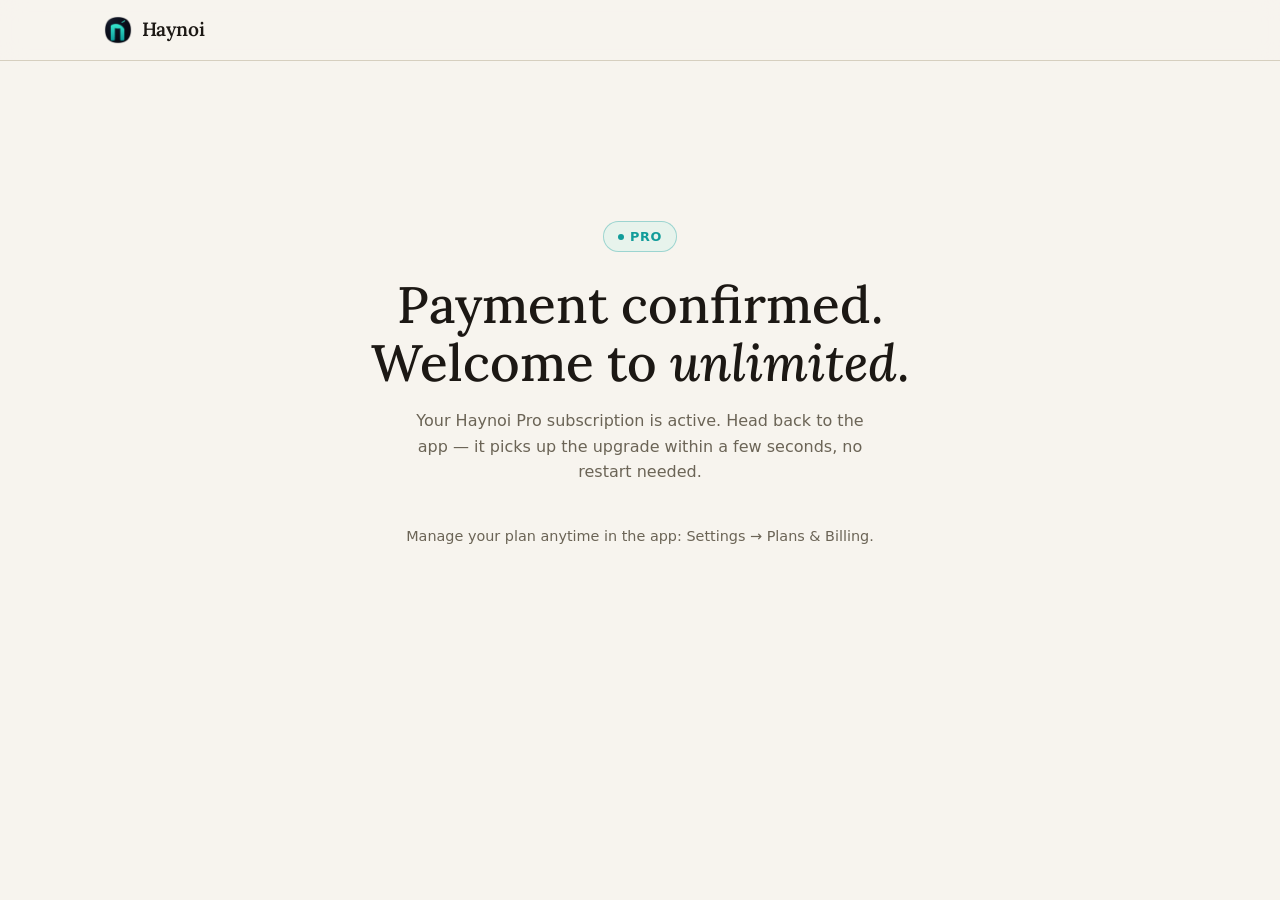
==== site/account/index.html @ b125fdae "feat(billing): live Stripe checkout — Upgrade to Pro end-to-end - BillingManager: /v1/billing/subscr" ====
<!DOCTYPE html>
<html lang="en">
<head>
  <meta charset="UTF-8" />
  <meta name="viewport" content="width=device-width, initial-scale=1.0" />
  <title>Haynoi — You're Pro</title>
  <meta name="description" content="Payment confirmed. Head back to the Haynoi app." />
  <meta name="theme-color" content="#F7F4EE" />
  <link rel="icon" href="../icon.png" type="image/png" />
  <link rel="stylesheet" href="../style.css" />
  <style>
    .pro-hero { padding: 10rem 0 6rem; text-align: center; }
    .pro-hero h1 { font-size: clamp(2rem, 5vw, 3.2rem); }
    .pro-hero .sub { margin-top: 1rem; color: var(--ink-3, #6B6456);
      max-width: 480px; margin-left: auto; margin-right: auto; line-height: 1.6; }
    .pro-badge { display: inline-flex; align-items: center; gap: 6px;
      border: 1px solid rgba(17,156,154,.35); background: rgba(56,232,208,.08);
      color: #119C9A; border-radius: 999px; padding: 4px 14px;
      font-size: 0.8rem; font-weight: 600; letter-spacing: 0.05em;
      margin-bottom: 1.4rem; }
    .pro-badge i { width: 6px; height: 6px; border-radius: 50%;
      background: #119C9A; display: block; }
    .back-note { margin-top: 2.5rem; color: var(--ink-3, #6B6456); font-size: 0.9rem; }
  </style>

  <!-- PostHog analytics -->
  <script src="/analytics.js"></script>
</head>
<body>
<nav>
  <div class="nav-inner">
    <a class="nav-logo" href="../">
      <img src="../icon.png" alt="Haynoi icon" />
      Haynoi
    </a>
  </div>
</nav>

<main>
  <section class="pro-hero">
    <div class="container">
      <span class="pro-badge"><i></i>PRO</span>
      <h1 class="serif">Payment confirmed.<br />Welcome to <em>unlimited</em>.</h1>
      <p class="sub">
        Your Haynoi Pro subscription is active. Head back to the app —
        it picks up the upgrade within a few seconds, no restart needed.
      </p>
      <p class="back-note">
        Manage your plan anytime in the app: Settings → Plans &amp; Billing.
      </p>
    </div>
  </section>
</main>
</body>
</html>
---- site/style.css ----
/* ─────────────────────────────────────────────
   Haynoi — Editorial Calm (final, juried build)
   Typeface: Lora (serif display) + system sans
   Ground: warm paper #F7F4EE
   Accent: ember amber #C8622A (text/rules)
   Orb: aurora cyan→blue→violet→pink (product identity)
   Hairlines: #D6CFBF
   ───────────────────────────────────────────── */

@import url('https://fonts.googleapis.com/css2?family=Lora:ital,wght@0,400;0,500;0,600;1,400;1,500&display=swap');

/* ── Reset & Tokens ── */
*, *::before, *::after { box-sizing: border-box; margin: 0; padding: 0; }

:root {
  --paper:   #F7F4EE;
  --ink:     #1C1814;
  --muted:   #6B6257;
  --line:    #D6CFBF;
  --ember:   #C8622A;
  --ember-lt:#E8833D;
  --ember-dk:#9E4518;
  --white:   #FFFFFF;

  /* Aurora palette — sampled from real app icon */
  --aurora-cyan:   #00C8F0;
  --aurora-blue:   #7B8FF5;
  --aurora-violet: #9B79F5;
  --aurora-pink:   #E879C5;

  --serif:   'Lora', Georgia, 'Times New Roman', serif;
  --sans:    ui-sans-serif, system-ui, -apple-system, BlinkMacSystemFont, 'Helvetica Neue', Arial, sans-serif;

  --max:     1200px;
  --gutter:  clamp(1.5rem, 5vw, 4rem);
}

html { scroll-behavior: smooth; }

body {
  background: var(--paper);
  color: var(--ink);
  font-family: var(--sans);
  font-size: clamp(1rem, 1.1vw, 1.125rem);
  line-height: 1.65;
  -webkit-font-smoothing: antialiased;
  overflow-x: hidden;
}

/* ── Typography Scale ── */
.serif { font-family: var(--serif); }

h1, h2, h3 {
  font-family: var(--serif);
  font-weight: 500;
  line-height: 1.15;
  color: var(--ink);
}

a { color: inherit; text-decoration: none; }

/* ── Layout Utilities ── */
.container {
  max-width: var(--max);
  margin: 0 auto;
  padding: 0 var(--gutter);
}

.rule {
  border: none;
  border-top: 1px solid var(--line);
  margin: 0;
}

/* ════════════════════════════════════════
   NAV
════════════════════════════════════════ */
nav {
  position: sticky;
  top: 0;
  z-index: 100;
  background: rgba(247, 244, 238, 0.92);
  backdrop-filter: blur(12px);
  -webkit-backdrop-filter: blur(12px);
  border-bottom: 1px solid var(--line);
}

.nav-inner {
  display: flex;
  align-items: center;
  justify-content: space-between;
  height: 60px;
  max-width: var(--max);
  margin: 0 auto;
  padding: 0 var(--gutter);
}

.nav-logo {
  display: flex;
  align-items: center;
  gap: 0.6rem;
  font-family: var(--serif);
  font-size: 1.2rem;
  font-weight: 600;
  color: var(--ink);
  letter-spacing: -0.01em;
}

.nav-logo img {
  width: 28px;
  height: 28px;
  border-radius: 7px;
}

.nav-links {
  display: flex;
  align-items: center;
  gap: 2rem;
  list-style: none;
}

.nav-links a {
  font-size: 0.875rem;
  color: var(--muted);
  transition: color 0.2s;
}

.nav-links a:hover { color: var(--ink); }

.nav-cta {
  font-size: 0.875rem;
  font-weight: 500;
  color: var(--white) !important;
  background: var(--ink);
  padding: 0.45rem 1.1rem;
  border-radius: 100px;
  transition: background 0.2s, transform 0.15s;
}

.nav-cta:hover {
  background: var(--ember-dk) !important;
  transform: translateY(-1px);
}

/* ════════════════════════════════════════
   HERO
════════════════════════════════════════ */
.hero {
  padding: clamp(5rem, 12vw, 10rem) 0 clamp(4rem, 8vw, 7rem);
  text-align: center;
  position: relative;
}

/* Orb — aurora identity */
.orb-stage {
  display: flex;
  justify-content: center;
  margin-bottom: 3.5rem;
  position: relative;
}

.orb-wrap {
  position: relative;
  width: 120px;
  height: 120px;
  display: flex;
  align-items: center;
  justify-content: center;
}

/* Outer glow rings — aurora tint */
.orb-ring {
  position: absolute;
  inset: -18px;
  border-radius: 50%;
  border: 1.5px solid var(--aurora-violet);
  opacity: 0.30;
  animation: ring-breathe 3.2s ease-in-out infinite;
}

.orb-ring-2 {
  position: absolute;
  inset: -36px;
  border-radius: 50%;
  border: 1px solid var(--aurora-blue);
  opacity: 0.16;
  animation: ring-breathe 3.2s ease-in-out infinite 0.8s;
}

/* Wave bars — aurora colored, 2× more prominent */
.wave-bars {
  position: absolute;
  inset: 0;
  border-radius: 50%;
}

.wave-bar {
  position: absolute;
  bottom: 50%;
  left: 50%;
  width: 4px;
  border-radius: 3px;
  /* aurora gradient per bar via conic-like distribution */
  background: linear-gradient(to top, var(--aurora-cyan), var(--aurora-violet));
  transform-origin: bottom center;
  opacity: 0.75;
}

/* 12 bars: longer heights (2× original), aurora-colored */
.wave-bar:nth-child(1)  { transform: translateX(-50%) rotate(0deg)   translateY(-62px); height: 20px; animation: bar-pulse 1.2s ease-in-out infinite 0.0s;  background: linear-gradient(to top, var(--aurora-cyan),  var(--aurora-blue)); }
.wave-bar:nth-child(2)  { transform: translateX(-50%) rotate(30deg)  translateY(-62px); height: 32px; animation: bar-pulse 1.2s ease-in-out infinite 0.1s;  background: linear-gradient(to top, var(--aurora-cyan),  var(--aurora-violet)); }
.wave-bar:nth-child(3)  { transform: translateX(-50%) rotate(60deg)  translateY(-62px); height: 44px; animation: bar-pulse 1.2s ease-in-out infinite 0.2s;  background: linear-gradient(to top, var(--aurora-blue),  var(--aurora-violet)); }
.wave-bar:nth-child(4)  { transform: translateX(-50%) rotate(90deg)  translateY(-62px); height: 28px; animation: bar-pulse 1.2s ease-in-out infinite 0.3s;  background: linear-gradient(to top, var(--aurora-violet),var(--aurora-pink)); }
.wave-bar:nth-child(5)  { transform: translateX(-50%) rotate(120deg) translateY(-62px); height: 40px; animation: bar-pulse 1.2s ease-in-out infinite 0.4s;  background: linear-gradient(to top, var(--aurora-violet),var(--aurora-pink)); }
.wave-bar:nth-child(6)  { transform: translateX(-50%) rotate(150deg) translateY(-62px); height: 24px; animation: bar-pulse 1.2s ease-in-out infinite 0.5s;  background: linear-gradient(to top, var(--aurora-pink),  var(--aurora-violet)); }
.wave-bar:nth-child(7)  { transform: translateX(-50%) rotate(180deg) translateY(-62px); height: 20px; animation: bar-pulse 1.2s ease-in-out infinite 0.6s;  background: linear-gradient(to top, var(--aurora-pink),  var(--aurora-violet)); }
.wave-bar:nth-child(8)  { transform: translateX(-50%) rotate(210deg) translateY(-62px); height: 36px; animation: bar-pulse 1.2s ease-in-out infinite 0.7s;  background: linear-gradient(to top, var(--aurora-violet),var(--aurora-blue)); }
.wave-bar:nth-child(9)  { transform: translateX(-50%) rotate(240deg) translateY(-62px); height: 48px; animation: bar-pulse 1.2s ease-in-out infinite 0.8s;  background: linear-gradient(to top, var(--aurora-blue),  var(--aurora-cyan)); }
.wave-bar:nth-child(10) { transform: translateX(-50%) rotate(270deg) translateY(-62px); height: 28px; animation: bar-pulse 1.2s ease-in-out infinite 0.9s;  background: linear-gradient(to top, var(--aurora-cyan),  var(--aurora-blue)); }
.wave-bar:nth-child(11) { transform: translateX(-50%) rotate(300deg) translateY(-62px); height: 38px; animation: bar-pulse 1.2s ease-in-out infinite 1.0s;  background: linear-gradient(to top, var(--aurora-cyan),  var(--aurora-violet)); }
.wave-bar:nth-child(12) { transform: translateX(-50%) rotate(330deg) translateY(-62px); height: 22px; animation: bar-pulse 1.2s ease-in-out infinite 1.1s;  background: linear-gradient(to top, var(--aurora-cyan),  var(--aurora-blue)); }

/* The aurora core orb — cyan→blue→violet→pink sphere */
.orb-core {
  width: 90px;
  height: 90px;
  border-radius: 50%;
  background: radial-gradient(circle at 38% 35%,
    #5DEAFF 0%,
    #7B8FF5 35%,
    #9B79F5 60%,
    #C060E8 80%,
    #E879C5 100%
  );
  box-shadow:
    0 0 0 6px rgba(123, 143, 245, 0.14),
    0 0 24px rgba(155, 121, 245, 0.38),
    0 0 56px rgba(93, 234, 255, 0.18),
    inset 0 -4px 12px rgba(0,0,0,0.15),
    inset 0 2px 8px rgba(200,220,255,0.30);
  position: relative;
  z-index: 2;
  animation: orb-glow 3.2s ease-in-out infinite;
  overflow: hidden;
}

/* Inner highlight */
.orb-core::before {
  content: '';
  position: absolute;
  top: 14%;
  left: 20%;
  width: 38%;
  height: 24%;
  background: rgba(200, 230, 255, 0.35);
  border-radius: 50%;
  filter: blur(4px);
  transform: rotate(-20deg);
}

/* Icon inside orb */
.orb-icon {
  position: absolute;
  z-index: 3;
  display: flex;
  align-items: center;
  justify-content: center;
}

.orb-icon svg {
  width: 32px;
  height: 32px;
  fill: rgba(255,255,255,0.92);
  filter: drop-shadow(0 1px 2px rgba(0,0,0,0.2));
}

/* Mic key badge */
.key-badge {
  position: absolute;
  bottom: -12px;
  right: -14px;
  background: var(--white);
  border: 1.5px solid var(--line);
  border-radius: 8px;
  padding: 0.2rem 0.55rem;
  font-family: var(--sans);
  font-size: 0.7rem;
  font-weight: 600;
  color: var(--ink);
  letter-spacing: 0.02em;
  box-shadow: 0 2px 8px rgba(0,0,0,0.08);
  white-space: nowrap;
  z-index: 10;
  animation: key-pop 3.2s ease-in-out infinite;
}

@keyframes orb-glow {
  0%, 100% {
    box-shadow:
      0 0 0 6px rgba(123,143,245,0.14),
      0 0 24px rgba(155,121,245,0.38),
      0 0 56px rgba(93,234,255,0.18),
      inset 0 -4px 12px rgba(0,0,0,0.15),
      inset 0 2px 8px rgba(200,220,255,0.30);
  }
  50% {
    box-shadow:
      0 0 0 6px rgba(123,143,245,0.22),
      0 0 36px rgba(155,121,245,0.55),
      0 0 72px rgba(93,234,255,0.28),
      inset 0 -4px 12px rgba(0,0,0,0.15),
      inset 0 2px 8px rgba(200,220,255,0.30);
  }
}

@keyframes ring-breathe {
  0%, 100% { transform: scale(1);    opacity: 0.30; }
  50%       { transform: scale(1.08); opacity: 0.52; }
}

@keyframes bar-pulse {
  0%, 100% { opacity: 0.45; transform: translateX(-50%) rotate(var(--r, 0deg)) translateY(-62px) scaleY(0.55); }
  50%       { opacity: 0.92; transform: translateX(-50%) rotate(var(--r, 0deg)) translateY(-62px) scaleY(1.25); }
}

@keyframes key-pop {
  0%, 45%, 100% { transform: scale(1); }
  50%            { transform: scale(1.08); }
}

/* ── prefers-reduced-motion (fix #11) ── */
@media (prefers-reduced-motion: reduce) {
  .orb-core,
  .orb-ring,
  .orb-ring-2,
  .wave-bar,
  .key-badge,
  .wv-bar,
  .cursor {
    animation: none !important;
  }
  .wave-bar { opacity: 0.7; transform: translateX(-50%) rotate(var(--r, 0deg)) translateY(-62px); }
  .orb-core { box-shadow: 0 0 0 6px rgba(123,143,245,0.14), 0 0 24px rgba(155,121,245,0.38); }
  html { scroll-behavior: auto; }
}

/* ── Hero trust chips (graft #2) ── */
.hero-chips {
  display: flex;
  align-items: center;
  justify-content: center;
  gap: 0.5rem;
  margin-bottom: 1.25rem;
  flex-wrap: wrap;
}

.hero-chip {
  font-size: 0.72rem;
  font-weight: 600;
  letter-spacing: 0.10em;
  text-transform: uppercase;
  color: var(--ember);
  background: rgba(200, 98, 42, 0.07);
  border: 1px solid rgba(200, 98, 42, 0.18);
  border-radius: 100px;
  padding: 0.2rem 0.65rem;
}

.hero-chip-sep {
  color: var(--line);
  font-size: 0.75rem;
}

/* Hero type */
.hero-title {
  font-size: clamp(2.8rem, 7vw, 5.5rem);
  font-weight: 500;
  letter-spacing: -0.025em;
  line-height: 1.05;
  margin-bottom: 1.5rem;
  color: var(--ink);
}

.hero-title em {
  font-style: italic;
  color: var(--ember);
}

.hero-sub {
  font-size: clamp(1.05rem, 1.6vw, 1.3rem);
  color: var(--muted);
  max-width: 560px;
  margin: 0 auto 2.75rem;
  line-height: 1.6;
  font-family: var(--sans);
}

/* Inline keycap (graft #3) */
.keycap {
  display: inline-flex;
  align-items: center;
  justify-content: center;
  font-family: var(--sans);
  font-size: 0.9em;
  font-weight: 600;
  color: var(--ink);
  background: var(--white);
  border: 1.5px solid var(--line);
  border-bottom-width: 3px;
  border-radius: 5px;
  padding: 0.05em 0.4em 0.1em;
  box-shadow: 0 1px 3px rgba(0,0,0,0.10);
  vertical-align: baseline;
  line-height: 1.3;
  letter-spacing: 0;
  user-select: none;
}

/* CTA cluster */
.cta-group {
  display: flex;
  flex-direction: column;
  align-items: center;
  gap: 0.85rem;
}

.btn-primary {
  display: inline-flex;
  align-items: center;
  gap: 0.6rem;
  background: var(--ink);
  color: var(--white);
  font-size: 1rem;
  font-weight: 600;
  padding: 0.85rem 2rem;
  border-radius: 100px;
  transition: background 0.2s, transform 0.15s, box-shadow 0.2s;
  box-shadow: 0 4px 20px rgba(28,24,20,0.18);
  letter-spacing: -0.01em;
}

.btn-primary svg { flex-shrink: 0; }

.btn-primary:hover {
  background: var(--ember-dk);
  transform: translateY(-2px);
  box-shadow: 0 8px 28px rgba(200,98,42,0.28);
}

.cta-fine {
  font-size: 0.8rem;
  color: var(--muted);
  letter-spacing: 0.01em;
}

/* Kyma pill near CTA (graft #9) */
.kyma-pill {
  display: inline-flex;
  align-items: center;
  gap: 0.35rem;
  font-size: 0.75rem;
  font-weight: 500;
  color: var(--muted);
  background: var(--white);
  border: 1px solid var(--line);
  border-radius: 100px;
  padding: 0.25rem 0.75rem;
  transition: color 0.2s, border-color 0.2s;
  text-decoration: none;
}

.kyma-pill:hover {
  color: var(--ink);
  border-color: var(--ember);
}

.kyma-pill svg {
  flex-shrink: 0;
  stroke: var(--ember);
}

/* ════════════════════════════════════════
   HOW IT WORKS — inline diagram strip
════════════════════════════════════════ */
.how {
  padding: clamp(4rem, 8vw, 7rem) 0;
  border-top: 1px solid var(--line);
}

.how-header {
  text-align: center;
  margin-bottom: 4rem;
}

.how-header h2 {
  font-size: clamp(1.8rem, 3.5vw, 2.8rem);
  margin-bottom: 0.75rem;
}

.how-header p {
  color: var(--muted);
  max-width: 480px;
  margin: 0 auto;
  font-size: 0.95rem;
}

.how-steps {
  display: grid;
  grid-template-columns: 1fr 48px 1fr 48px 1fr;
  align-items: center;
  max-width: 860px;
  margin: 0 auto;
  gap: 0;
}

.step {
  background: var(--white);
  border: 1px solid var(--line);
  border-radius: 16px;
  padding: 2rem 1.75rem;
  text-align: center;
  position: relative;
  transition: border-color 0.2s, box-shadow 0.2s;
}

.step:hover {
  border-color: rgba(123,143,245,0.5);
  box-shadow: 0 4px 24px rgba(123,143,245,0.10);
}

.step-num {
  font-size: 0.7rem;
  font-weight: 700;
  letter-spacing: 0.12em;
  text-transform: uppercase;
  color: var(--ember);
  margin-bottom: 1rem;
}

.step-visual {
  margin: 0 auto 1.25rem;
  display: flex;
  align-items: center;
  justify-content: center;
}

/* Step 1 — Key */
.key-vis {
  display: inline-flex;
  align-items: center;
  justify-content: center;
  width: 54px;
  height: 54px;
  border-radius: 12px;
  background: var(--ink);
  color: var(--white);
  font-size: 1.5rem;
  font-family: var(--sans);
  font-weight: 600;
  box-shadow: 0 4px 0 rgba(0,0,0,0.35), 0 2px 8px rgba(0,0,0,0.15);
  position: relative;
  top: 0;
  transition: top 0.15s, box-shadow 0.15s;
}

.step:hover .key-vis {
  top: 3px;
  box-shadow: 0 1px 0 rgba(0,0,0,0.35), 0 1px 4px rgba(0,0,0,0.12);
}

/* Step 2 — mini waveform bars */
.waveform-vis {
  display: flex;
  align-items: flex-end;
  gap: 3px;
  height: 40px;
}

.wv-bar {
  width: 5px;
  background: var(--aurora-violet);
  border-radius: 3px;
  animation: wv-anim 0.9s ease-in-out infinite alternate;
}

.wv-bar:nth-child(1) { height: 14px; animation-delay: 0.0s;  background: var(--aurora-cyan); }
.wv-bar:nth-child(2) { height: 26px; animation-delay: 0.1s;  background: var(--aurora-blue); }
.wv-bar:nth-child(3) { height: 38px; animation-delay: 0.2s;  background: var(--aurora-violet); }
.wv-bar:nth-child(4) { height: 22px; animation-delay: 0.3s;  background: var(--aurora-violet); }
.wv-bar:nth-child(5) { height: 32px; animation-delay: 0.15s; background: var(--aurora-pink); }
.wv-bar:nth-child(6) { height: 18px; animation-delay: 0.05s; background: var(--aurora-pink); }
.wv-bar:nth-child(7) { height: 28px; animation-delay: 0.25s; background: var(--aurora-violet); }

@keyframes wv-anim {
  from { transform: scaleY(0.4); opacity: 0.5; }
  to   { transform: scaleY(1);   opacity: 1; }
}

/* Step 3 — text cursor blink */
.text-vis {
  text-align: left;
  font-family: var(--sans);
  font-size: 0.85rem;
  color: var(--ink);
  line-height: 1.55;
  background: var(--paper);
  border: 1px solid var(--line);
  border-radius: 8px;
  padding: 0.75rem 1rem;
  position: relative;
  width: 100%;
  min-height: 54px;
  display: flex;
  align-items: center;
}

.text-vis-inner {
  display: inline;
}

.cursor {
  display: inline-block;
  width: 2px;
  height: 1em;
  background: var(--aurora-violet);
  margin-left: 2px;
  vertical-align: text-bottom;
  animation: blink 1s step-end infinite;
}

@keyframes blink {
  0%, 100% { opacity: 1; }
  50%       { opacity: 0; }
}

/* Arrow connectors */
.arrow-connector {
  display: flex;
  align-items: center;
  justify-content: center;
  color: var(--line);
}

.arrow-connector svg {
  width: 28px;
  height: 28px;
  stroke: var(--aurora-blue);
  stroke-width: 1.5;
  opacity: 0.5;
  fill: none;
}

.step-title {
  font-family: var(--serif);
  font-size: 1.05rem;
  font-weight: 500;
  margin-bottom: 0.4rem;
}

.step-desc {
  font-size: 0.82rem;
  color: var(--muted);
  line-height: 1.5;
}

/* Timer badge */
.timer-badge {
  display: inline-flex;
  align-items: center;
  gap: 0.35rem;
  margin-top: 0.85rem;
  background: rgba(155,121,245,0.08);
  border: 1px solid rgba(155,121,245,0.22);
  border-radius: 100px;
  padding: 0.2rem 0.65rem;
  font-size: 0.72rem;
  font-weight: 600;
  color: var(--aurora-violet);
  letter-spacing: 0.03em;
}

/* ════════════════════════════════════════
   FEATURES
════════════════════════════════════════ */
.features {
  padding: clamp(4rem, 8vw, 7rem) 0;
  border-top: 1px solid var(--line);
}

.features-header {
  margin-bottom: 3.5rem;
}

.section-label {
  font-size: 0.72rem;
  font-weight: 700;
  letter-spacing: 0.14em;
  text-transform: uppercase;
  color: var(--ember);
  margin-bottom: 0.75rem;
}

.features-header h2 {
  font-size: clamp(1.8rem, 3.5vw, 2.8rem);
  max-width: 520px;
  line-height: 1.2;
}

.features-header p {
  color: var(--muted);
  max-width: 480px;
  margin-top: 0.75rem;
  font-size: 0.95rem;
}

.features-grid {
  display: grid;
  grid-template-columns: repeat(auto-fit, minmax(280px, 1fr));
  gap: 1.5px;
  border: 1.5px solid var(--line);
  border-radius: 18px;
  overflow: hidden;
  background: var(--line);
}

.feature-card {
  background: var(--paper);
  padding: 2.25rem 2rem;
  transition: background 0.2s;
  position: relative;
}

.feature-card:hover {
  background: var(--white);
}

.feat-icon {
  width: 40px;
  height: 40px;
  border-radius: 10px;
  background: rgba(123, 143, 245, 0.08);
  border: 1px solid rgba(123, 143, 245, 0.18);
  display: flex;
  align-items: center;
  justify-content: center;
  margin-bottom: 1.25rem;
  color: var(--aurora-violet);
}

.feat-icon svg {
  width: 20px;
  height: 20px;
  stroke: currentColor;
  stroke-width: 1.75;
  fill: none;
  stroke-linecap: round;
  stroke-linejoin: round;
}

.feature-card h3 {
  font-family: var(--serif);
  font-size: 1.05rem;
  font-weight: 500;
  margin-bottom: 0.5rem;
}

.feature-card p {
  font-size: 0.875rem;
  color: var(--muted);
  line-height: 1.6;
}

/* ════════════════════════════════════════
   NAME STORY
════════════════════════════════════════ */
.name-story {
  padding: clamp(5rem, 10vw, 9rem) 0;
  border-top: 1px solid var(--line);
}

.name-story-inner {
  max-width: 740px;
  margin: 0 auto;
}

.story-label {
  font-size: 0.72rem;
  font-weight: 700;
  letter-spacing: 0.14em;
  text-transform: uppercase;
  color: var(--ember);
  margin-bottom: 2rem;
  text-align: center;
}

/* Semantic dl for triple meanings (fix #12) */
.triple-meanings {
  display: flex;
  gap: 0;
  margin-bottom: 3rem;
  border: 1px solid var(--line);
  border-radius: 14px;
  overflow: hidden;
  background: var(--white);
}

.triple-meanings .meaning-cell {
  flex: 1;
  padding: 1.5rem 1.75rem;
  text-align: center;
  transition: background 0.2s;
}

.triple-meanings:hover .meaning-cell { background: #FDFBF7; }
.triple-meanings .meaning-cell:hover { background: var(--white); }

.triple-meanings .meaning-divider {
  width: 1px;
  background: var(--line);
  align-self: stretch;
  flex-shrink: 0;
}

.meaning-vn {
  font-family: var(--serif);
  font-style: italic;
  font-size: 1.3rem;
  color: var(--ember);
  margin-bottom: 0.3rem;
  line-height: 1.2;
  display: block;
}

.meaning-en {
  font-size: 0.78rem;
  font-weight: 500;
  letter-spacing: 0.04em;
  text-transform: uppercase;
  color: var(--muted);
  line-height: 1.4;
  display: block;
}

.story-body {
  font-family: var(--serif);
  font-size: clamp(1.05rem, 1.5vw, 1.2rem);
  line-height: 1.8;
  color: var(--ink);
  text-align: center;
}

.story-body p + p { margin-top: 1.25em; }

.story-body em { font-style: italic; color: var(--ember); }

/* founder note */
.founder-note {
  margin-top: 3rem;
  display: flex;
  align-items: center;
  justify-content: center;
  gap: 0.75rem;
  padding: 1.25rem 2rem;
  background: var(--white);
  border: 1px solid var(--line);
  border-radius: 12px;
}

.founder-avatar {
  width: 40px;
  height: 40px;
  border-radius: 50%;
  background: var(--ink);
  display: flex;
  align-items: center;
  justify-content: center;
  font-family: var(--serif);
  font-size: 1rem;
  font-style: italic;
  color: rgba(255,255,255,0.9);
  flex-shrink: 0;
}

.founder-text {
  font-size: 0.85rem;
  color: var(--muted);
  line-height: 1.5;
}

.founder-text strong { color: var(--ink); font-weight: 600; }

/* ════════════════════════════════════════
   OSS BAND (graft #7)
════════════════════════════════════════ */
.oss-band {
  padding: clamp(4rem, 8vw, 7rem) 0;
  border-top: 1px solid var(--line);
}

.oss-band-inner {
  display: grid;
  grid-template-columns: 1fr auto;
  align-items: center;
  gap: 3rem;
  max-width: 800px;
  margin: 0 auto;
}

.oss-text .section-label {
  margin-bottom: 0.75rem;
}

.oss-text h2 {
  font-size: clamp(1.6rem, 3vw, 2.4rem);
  margin-bottom: 0.75rem;
  line-height: 1.2;
}

.oss-text p {
  color: var(--muted);
  font-size: 0.9rem;
  max-width: 420px;
  margin-bottom: 1.5rem;
  line-height: 1.65;
}

.btn-outline {
  display: inline-flex;
  align-items: center;
  gap: 0.5rem;
  font-size: 0.875rem;
  font-weight: 600;
  color: var(--ink);
  border: 1.5px solid var(--ink);
  border-radius: 100px;
  padding: 0.65rem 1.5rem;
  transition: background 0.2s, color 0.2s, border-color 0.2s;
}

.btn-outline:hover {
  background: var(--ink);
  color: var(--white);
}

.btn-outline svg {
  width: 16px;
  height: 16px;
  flex-shrink: 0;
}

.oss-badge {
  display: flex;
  flex-direction: column;
  align-items: center;
  gap: 0.25rem;
  background: var(--white);
  border: 1px solid var(--line);
  border-radius: 16px;
  padding: 1.75rem 2.5rem;
  text-align: center;
}

.oss-badge-label {
  font-size: 0.72rem;
  font-weight: 600;
  letter-spacing: 0.10em;
  text-transform: uppercase;
  color: var(--muted);
}

.oss-badge-mit {
  font-family: var(--serif);
  font-size: 2.4rem;
  font-weight: 600;
  color: var(--ink);
  line-height: 1;
}

.oss-badge-sub {
  font-size: 0.78rem;
  color: var(--muted);
  margin-top: 0.1rem;
}

/* ════════════════════════════════════════
   PRICING TRANSPARENCY STRIP (graft #1)
════════════════════════════════════════ */
.pricing-strip {
  padding: clamp(3.5rem, 7vw, 6rem) 0;
  border-top: 1px solid var(--line);
}

.pricing-strip-inner {
  display: grid;
  grid-template-columns: 1fr 1px 1fr 1px 1fr 1px 1fr;
  align-items: center;
  max-width: 900px;
  margin: 0 auto;
  border: 1px solid var(--line);
  border-radius: 16px;
  overflow: hidden;
  background: var(--white);
}

.pricing-item {
  padding: 1.75rem 1.5rem;
  text-align: center;
  background: var(--white);
  transition: background 0.2s;
}

.pricing-item:hover { background: #FDFBF7; }

.pricing-label {
  font-size: 0.7rem;
  font-weight: 700;
  letter-spacing: 0.12em;
  text-transform: uppercase;
  color: var(--muted);
  margin-bottom: 0.5rem;
}

.pricing-value {
  font-family: var(--serif);
  font-size: 1.4rem;
  font-weight: 500;
  color: var(--ink);
  line-height: 1.1;
  margin-bottom: 0.3rem;
}

.pricing-sub {
  font-size: 0.72rem;
  color: var(--muted);
  line-height: 1.4;
}

.pricing-divider {
  width: 1px;
  height: 100%;
  min-height: 80px;
  background: var(--line);
  align-self: stretch;
}

/* ════════════════════════════════════════
   BOTTOM CTA
════════════════════════════════════════ */
.bottom-cta {
  padding: clamp(5rem, 10vw, 9rem) 0;
  border-top: 1px solid var(--line);
  text-align: center;
}

/* App icon moment (graft #8) */
.cta-app-icon {
  width: 88px;
  height: 88px;
  border-radius: 22px;
  margin-bottom: 2rem;
  box-shadow: 0 4px 20px rgba(0,0,0,0.12), 0 0 0 1px rgba(0,0,0,0.06);
  display: block;
  margin-left: auto;
  margin-right: auto;
}

.bottom-cta h2 {
  font-size: clamp(2rem, 4vw, 3.2rem);
  margin-bottom: 0.75rem;
  letter-spacing: -0.02em;
}

.bottom-cta h2 em {
  font-style: italic;
  color: var(--ember);
}

.bottom-cta .sub {
  color: var(--muted);
  max-width: 420px;
  margin: 0 auto 2.5rem;
  font-size: 0.95rem;
}

.kyma-note {
  margin-top: 1.5rem;
  font-size: 0.78rem;
  color: var(--muted);
  display: flex;
  align-items: center;
  justify-content: center;
  gap: 0.4rem;
}

.kyma-note a {
  color: var(--ember);
  text-decoration: underline;
  text-underline-offset: 3px;
  text-decoration-color: rgba(200,98,42,0.35);
}

/* ════════════════════════════════════════
   FOOTER
════════════════════════════════════════ */
footer {
  border-top: 1px solid var(--line);
  padding: 2rem 0;
}

.footer-inner {
  display: flex;
  align-items: center;
  justify-content: space-between;
  flex-wrap: wrap;
  gap: 1rem;
  max-width: var(--max);
  margin: 0 auto;
  padding: 0 var(--gutter);
}

.footer-left {
  display: flex;
  align-items: center;
  gap: 0.6rem;
}

.footer-left img {
  width: 22px;
  height: 22px;
  border-radius: 5px;
  opacity: 0.75;
}

.footer-brand {
  font-family: var(--serif);
  font-size: 0.95rem;
  font-weight: 500;
  color: var(--ink);
}

.footer-copy {
  font-size: 0.78rem;
  color: var(--muted);
}

.footer-links {
  display: flex;
  align-items: center;
  gap: 1.5rem;
  list-style: none;
}

.footer-links a {
  font-size: 0.8rem;
  color: var(--muted);
  transition: color 0.2s;
  display: flex;
  align-items: center;
  gap: 0.35rem;
}

.footer-links a:hover { color: var(--ink); }

.footer-links svg {
  width: 15px;
  height: 15px;
  fill: currentColor;
}

.mit-badge {
  font-size: 0.72rem;
  font-weight: 600;
  letter-spacing: 0.05em;
  padding: 0.15rem 0.45rem;
  border: 1px solid var(--line);
  border-radius: 4px;
  color: var(--muted);
}

/* ════════════════════════════════════════
   RESPONSIVE
════════════════════════════════════════ */

/* Desktop/tablet nav — keep Download visible, hide text links on small nav */
@media (max-width: 720px) {
  /* Hide text nav links but KEEP the Download CTA visible (fix #15) */
  .nav-links li:not(:last-child) { display: none; }
  .nav-links { gap: 0; }

  .how-steps {
    grid-template-columns: 1fr;
    grid-template-rows: auto;
    gap: 0;
    max-width: 360px;
  }

  .arrow-connector { transform: rotate(90deg); margin: 0.25rem auto; }

  .triple-meanings {
    flex-direction: column;
  }

  .triple-meanings .meaning-divider {
    width: 100%;
    height: 1px;
    min-height: unset;
  }

  .footer-inner { flex-direction: column; align-items: flex-start; }

  .oss-band-inner {
    grid-template-columns: 1fr;
    gap: 2rem;
    text-align: center;
  }

  .oss-text p { max-width: 100%; }
  .oss-badge { flex-direction: row; gap: 1rem; padding: 1.25rem 1.5rem; justify-content: center; }

  .pricing-strip-inner {
    grid-template-columns: 1fr;
    grid-template-rows: auto;
  }

  .pricing-divider {
    width: 100%;
    height: 1px;
    min-height: unset;
  }
}

@media (max-width: 480px) {
  .hero-title { font-size: 2.4rem; }
  .orb-wrap { width: 96px; height: 96px; }
  .orb-core { width: 72px; height: 72px; }
  .features-grid { grid-template-columns: 1fr; }
  .bottom-cta h2 { font-size: 1.9rem; }
}

/* 360px micro-breakpoint (fix #5) */
@media (max-width: 360px) {
  :root { --gutter: 1rem; }
  .hero-title { font-size: 2rem; }
  .orb-wrap { width: 80px; height: 80px; }
  .orb-core { width: 60px; height: 60px; }
  .wave-bar { width: 3px; }
  .hero-sub { font-size: 0.95rem; }
  .btn-primary { padding: 0.75rem 1.4rem; font-size: 0.9rem; }
  .bottom-cta h2 { font-size: 1.65rem; }
  .cta-app-icon { width: 68px; height: 68px; }
}

/* ── Pure-CSS entrance fade — content visible without JS (no opacity:0 gate) ── */
@keyframes fade-up {
  from { opacity: 0; transform: translateY(18px); }
  to   { opacity: 1; transform: translateY(0); }
}

.fade-up { animation: fade-up 0.7s ease both; }
.fade-up-1 { animation-delay: 0.05s; }
.fade-up-2 { animation-delay: 0.15s; }
.fade-up-3 { animation-delay: 0.25s; }
.fade-up-4 { animation-delay: 0.35s; }
.fade-up-5 { animation-delay: 0.45s; }

@media (prefers-reduced-motion: reduce) {
  .fade-up { animation: none !important; opacity: 1 !important; transform: none !important; }
}
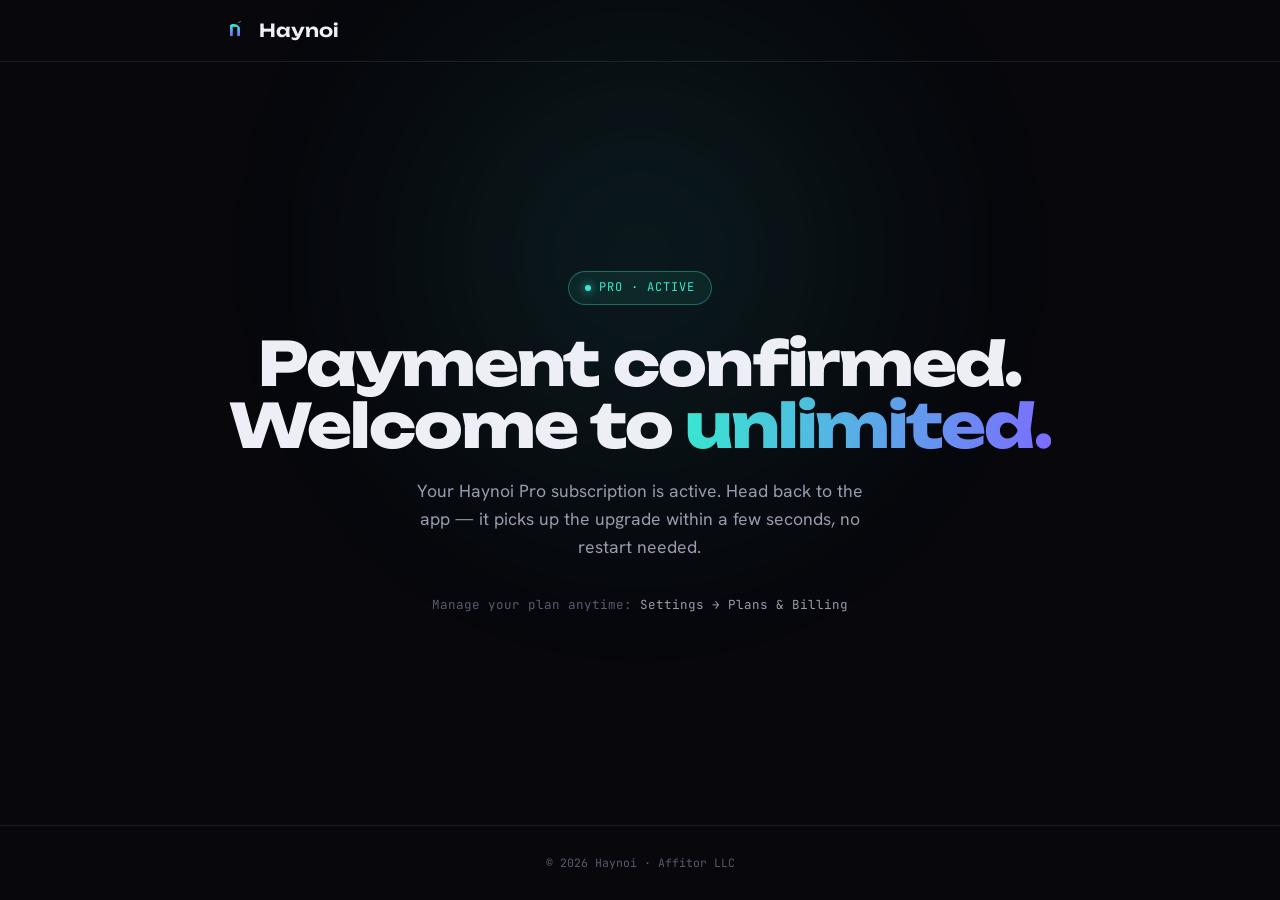
==== commit a2e6c464: "feat(site): dark-cinematic redesign — premium landing (concept A) Full haynoi.com redesign in the "$" ====
--- a/site/account/index.html
+++ b/site/account/index.html
@@ -5,51 +5,44 @@
   <meta name="viewport" content="width=device-width, initial-scale=1.0" />
   <title>Haynoi — You're Pro</title>
   <meta name="description" content="Payment confirmed. Head back to the Haynoi app." />
-  <meta name="theme-color" content="#F7F4EE" />
+  <meta name="theme-color" content="#07070C" />
   <link rel="icon" href="../icon.png" type="image/png" />
-  <link rel="stylesheet" href="../style.css" />
-  <style>
-    .pro-hero { padding: 10rem 0 6rem; text-align: center; }
-    .pro-hero h1 { font-size: clamp(2rem, 5vw, 3.2rem); }
-    .pro-hero .sub { margin-top: 1rem; color: var(--ink-3, #6B6456);
-      max-width: 480px; margin-left: auto; margin-right: auto; line-height: 1.6; }
-    .pro-badge { display: inline-flex; align-items: center; gap: 6px;
-      border: 1px solid rgba(17,156,154,.35); background: rgba(56,232,208,.08);
-      color: #119C9A; border-radius: 999px; padding: 4px 14px;
-      font-size: 0.8rem; font-weight: 600; letter-spacing: 0.05em;
-      margin-bottom: 1.4rem; }
-    .pro-badge i { width: 6px; height: 6px; border-radius: 50%;
-      background: #119C9A; display: block; }
-    .back-note { margin-top: 2.5rem; color: var(--ink-3, #6B6456); font-size: 0.9rem; }
-  </style>
-
+  <link rel="preconnect" href="https://fonts.googleapis.com">
+  <link rel="preconnect" href="https://fonts.gstatic.com" crossorigin>
+  <link href="https://fonts.googleapis.com/css2?family=Unbounded:wght@400;600;800&family=Hanken+Grotesk:wght@400;500;600&family=JetBrains+Mono:wght@400;500&display=swap" rel="stylesheet">
   <!-- PostHog analytics -->
   <script src="/analytics.js"></script>
+  <style>
+  :root{--bg:#07070C;--ink:#EEEEF6;--ink-dim:#9A9AAE;--ink-faint:#5A5A6E;--cyan:#38E8D0;--violet:#7C6BFF;--line:rgba(255,255,255,.09);--disp:'Unbounded',sans-serif;--body:'Hanken Grotesk',sans-serif;--mono:'JetBrains Mono',monospace}
+  *{margin:0;padding:0;box-sizing:border-box}
+  body{background:var(--bg);color:var(--ink);font-family:var(--body);line-height:1.6;overflow-x:hidden;min-height:100vh;display:flex;flex-direction:column}
+  a{color:inherit;text-decoration:none}
+  body::before{content:"";position:fixed;width:60vw;height:60vw;left:50%;top:-10vw;transform:translateX(-50%);border-radius:50%;background:radial-gradient(circle,rgba(56,232,208,.2),transparent 62%);filter:blur(100px);opacity:.6;z-index:0;pointer-events:none}
+  nav{border-bottom:1px solid var(--line);padding:16px 0;position:relative;z-index:2}
+  .nav-in{max-width:900px;margin:0 auto;padding:0 32px;display:flex;align-items:center}
+  .logo{display:flex;align-items:center;gap:11px;font-family:var(--disp);font-weight:600;font-size:18px}
+  .logo svg{width:26px;height:26px}
+  main{flex:1;display:flex;align-items:center;justify-content:center;text-align:center;padding:80px 32px;position:relative;z-index:2}
+  .badge{display:inline-flex;align-items:center;gap:8px;border:1px solid rgba(56,232,208,.35);background:rgba(56,232,208,.08);color:var(--cyan);border-radius:100px;padding:6px 16px;font-family:var(--mono);font-size:12px;letter-spacing:.08em;margin-bottom:28px}
+  .badge i{width:6px;height:6px;border-radius:50%;background:var(--cyan);box-shadow:0 0 10px var(--cyan);animation:pulse 2s infinite}
+  @keyframes pulse{0%,100%{opacity:1}50%{opacity:.4}}
+  h1{font-family:var(--disp);font-weight:800;font-size:clamp(2.2rem,6vw,3.8rem);line-height:1.02;letter-spacing:-.03em;margin-bottom:20px}
+  h1 .g{background:linear-gradient(100deg,var(--cyan),var(--violet));-webkit-background-clip:text;background-clip:text;color:transparent}
+  .sub{color:var(--ink-dim);font-size:1.1rem;max-width:460px;margin:0 auto}
+  .note{margin-top:34px;font-family:var(--mono);font-size:12.5px;color:var(--ink-faint)}
+  .note b{color:var(--ink-dim);font-weight:400}
+  footer{border-top:1px solid var(--line);padding:28px 0;position:relative;z-index:2;text-align:center;font-family:var(--mono);font-size:11.5px;color:var(--ink-faint)}
+  </style>
 </head>
 <body>
-<nav>
-  <div class="nav-inner">
-    <a class="nav-logo" href="../">
-      <img src="../icon.png" alt="Haynoi icon" />
-      Haynoi
-    </a>
-  </div>
-</nav>
-
-<main>
-  <section class="pro-hero">
-    <div class="container">
-      <span class="pro-badge"><i></i>PRO</span>
-      <h1 class="serif">Payment confirmed.<br />Welcome to <em>unlimited</em>.</h1>
-      <p class="sub">
-        Your Haynoi Pro subscription is active. Head back to the app —
-        it picks up the upgrade within a few seconds, no restart needed.
-      </p>
-      <p class="back-note">
-        Manage your plan anytime in the app: Settings → Plans &amp; Billing.
-      </p>
-    </div>
-  </section>
-</main>
+<svg width="0" height="0" style="position:absolute"><defs><linearGradient id="gc" x1="0" y1="0" x2="0" y2="1"><stop offset="0" stop-color="#38E8D0"/><stop offset="1" stop-color="#7C6BFF"/></linearGradient></defs></svg>
+<nav><div class="nav-in"><a href="../" class="logo"><svg viewBox="0 0 512 512"><path fill="url(#gc)" d="M158,370 Q158,378 166,378 Q212,378 212,370 L212,188 C234,200 278,200 300,194 L300,370 Q300,378 308,378 Q354,378 354,370 L354,210 C303,122 205,122 158,158 Z"/><rect x="337.5" y="69" width="13" height="58" rx="2" fill="#38E8D0" transform="rotate(60,344,98)"/></svg>Haynoi</a></div></nav>
+<main><div>
+  <span class="badge"><i></i>PRO · ACTIVE</span>
+  <h1>Payment confirmed.<br>Welcome to <span class="g">unlimited.</span></h1>
+  <p class="sub">Your Haynoi Pro subscription is active. Head back to the app — it picks up the upgrade within a few seconds, no restart needed.</p>
+  <p class="note">Manage your plan anytime: <b>Settings → Plans &amp; Billing</b></p>
+</div></main>
+<footer>© 2026 Haynoi · Affitor LLC</footer>
 </body>
 </html>
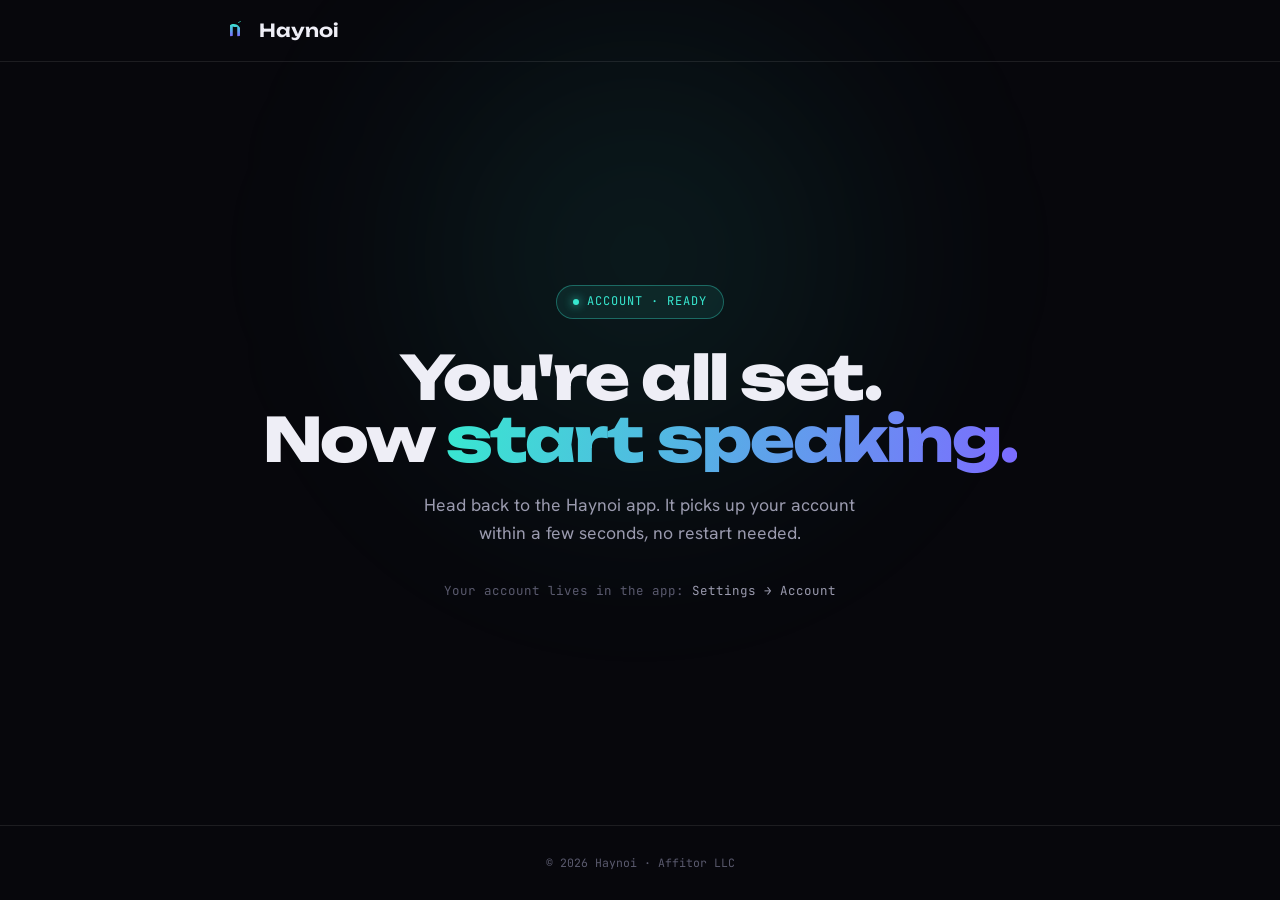
==== commit 95137dde: "feat(site): make haynoi.com readable and citable by search and AI - Real 404 page: unknown URLs retu" ====
--- a/site/account/index.html
+++ b/site/account/index.html
@@ -3,8 +3,9 @@
 <head>
   <meta charset="UTF-8" />
   <meta name="viewport" content="width=device-width, initial-scale=1.0" />
-  <title>Haynoi — You're Pro</title>
-  <meta name="description" content="Payment confirmed. Head back to the Haynoi app." />
+  <title>Haynoi: All set</title>
+  <meta name="description" content="You're signed in. Head back to the Haynoi app." />
+  <meta name="robots" content="noindex" />
   <meta name="theme-color" content="#07070C" />
   <link rel="icon" href="../icon.png" type="image/png" />
   <link rel="preconnect" href="https://fonts.googleapis.com">
@@ -38,10 +39,10 @@
 <svg width="0" height="0" style="position:absolute"><defs><linearGradient id="gc" x1="0" y1="0" x2="0" y2="1"><stop offset="0" stop-color="#38E8D0"/><stop offset="1" stop-color="#7C6BFF"/></linearGradient></defs></svg>
 <nav><div class="nav-in"><a href="../" class="logo"><svg viewBox="0 0 512 512"><path fill="url(#gc)" d="M158,370 Q158,378 166,378 Q212,378 212,370 L212,188 C234,200 278,200 300,194 L300,370 Q300,378 308,378 Q354,378 354,370 L354,210 C303,122 205,122 158,158 Z"/><rect x="337.5" y="69" width="13" height="58" rx="2" fill="#38E8D0" transform="rotate(60,344,98)"/></svg>Haynoi</a></div></nav>
 <main><div>
-  <span class="badge"><i></i>PRO · ACTIVE</span>
-  <h1>Payment confirmed.<br>Welcome to <span class="g">unlimited.</span></h1>
-  <p class="sub">Your Haynoi Pro subscription is active. Head back to the app — it picks up the upgrade within a few seconds, no restart needed.</p>
-  <p class="note">Manage your plan anytime: <b>Settings → Plans &amp; Billing</b></p>
+  <span class="badge"><i></i>ACCOUNT · READY</span>
+  <h1>You're all set.<br>Now <span class="g">start speaking.</span></h1>
+  <p class="sub">Head back to the Haynoi app. It picks up your account within a few seconds, no restart needed.</p>
+  <p class="note">Your account lives in the app: <b>Settings → Account</b></p>
 </div></main>
 <footer>© 2026 Haynoi · Affitor LLC</footer>
 </body>
